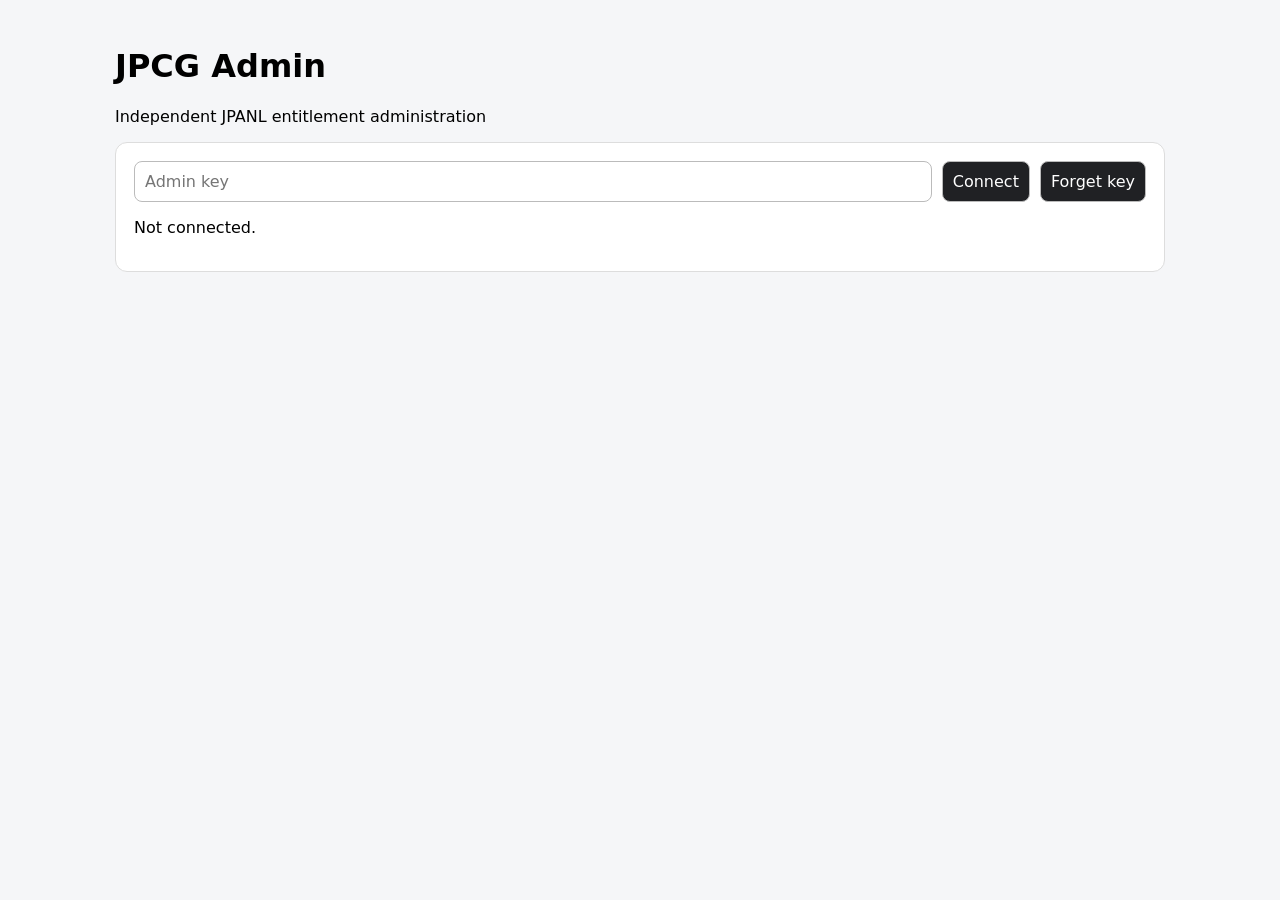
==== public/admin_panel.html @ bec141ca "Add files via upload" ====
<!doctype html><html><head><meta charset="utf-8"><meta name="viewport" content="width=device-width,initial-scale=1"><title>JPCG Admin</title>
<style>body{font-family:system-ui;background:#f5f6f8;margin:0}.w{max-width:1050px;margin:auto;padding:26px}.c{background:white;border:1px solid #ddd;border-radius:12px;padding:18px;margin:16px 0}.r{display:flex;gap:10px;flex-wrap:wrap}input,select,button{padding:10px;border-radius:8px;border:1px solid #bbb;font:inherit}input{flex:1}button{background:#202124;color:white}table{width:100%;border-collapse:collapse}td,th{padding:8px;border-bottom:1px solid #eee;text-align:left}.hide{display:none}code{font-family:Consolas,monospace}.generated-box{margin-top:14px;padding:16px;border:1px solid #ddd;border-radius:10px;background:#f7f8fa}.generated-code{font-size:22px;font-weight:700;letter-spacing:.6px;display:inline-block;margin-right:10px}button:disabled{opacity:.55;cursor:not-allowed}</style></head>
<body><div class="w"><h1>JPCG Admin</h1><p>Independent JPANL entitlement administration</p>
<div class="c"><div class="r"><input id="key" type="password" placeholder="Admin key"><button onclick="connect()">Connect</button><button onclick="forget()">Forget key</button></div><p id="auth">Not connected.</p></div>
<div id="panel" class="hide"><div class="c"><h3>Generate JPANL code</h3><div class="r"><select id="days"><option>1</option><option>7</option><option selected>30</option><option>60</option><option>90</option><option>365</option></select><button id="generateBtn" onclick="generate()">Generate Code</button></div><p id="gen"></p></div>
<div class="c"><div class="r"><h3 style="flex:1">Codes</h3><select id="filter" onchange="render()"><option value="all">All</option><option>unused</option><option>active</option><option>expired</option></select><button onclick="refresh()">Refresh</button></div><p id="sum"></p>
<table><thead><tr><th>Code</th><th>Days</th><th>Created</th><th>Redeemed</th><th>Expiry</th><th>State</th><th>Account hash</th></tr></thead><tbody id="rows"></tbody></table></div></div></div>
<script>
const $=x=>document.getElementById(x); let codes=[];
$('key').value=sessionStorage.getItem('jpcg_admin_key')||'';
const headers=()=>({'X-Admin-Key':$('key').value.trim(),'Accept':'application/json'});
async function api(url,o={}){o.headers={...(o.headers||{}),...headers()};let r=await fetch(url,o),j={};try{j=await r.json()}catch(e){}if(!r.ok)throw Error('HTTP '+r.status+': '+(j.error||j.message||'request failed'));return j}
async function connect(){try{let j=await api('/admin_codes.php');sessionStorage.setItem('jpcg_admin_key',$('key').value.trim());$('auth').textContent='Connected.';$('panel').classList.remove('hide');codes=j.codes||[];render()}catch(e){$('auth').textContent=e.message}}
function forget(){sessionStorage.removeItem('jpcg_admin_key');$('key').value='';$('panel').classList.add('hide');$('auth').textContent='Key forgotten.'}
async function refresh(){try{let j=await api('/admin_codes.php');codes=j.codes||[];render()}catch(e){$('sum').textContent=e.message}}
function f(v){return v?new Date(Number(v)*1000).toLocaleString():'—'} function e(s){return String(s||'').replace(/[&<>"]/g,x=>({'&':'&amp;','<':'&lt;','>':'&gt;','"':'&quot;'}[x]))}
function render(){let q=$('filter').value,a=codes.filter(c=>q==='all'||c.state===q);let n={unused:0,active:0,expired:0};codes.forEach(c=>n[c.state]=(n[c.state]||0)+1);$('sum').textContent=`${codes.length} total • ${n.unused||0} unused • ${n.active||0} active • ${n.expired||0} expired`;$('rows').innerHTML=a.map(c=>`<tr><td><code>${e(c.code_hint)}</code></td><td>${c.vip_days}</td><td>${f(c.created_at)}</td><td>${f(c.redeemed_at)}</td><td>${f(c.vip_expiry)}</td><td>${e(c.state)}</td><td><code>${e((c.login_id_hash||'—').slice(0,16))}${c.login_id_hash?'…':''}</code></td></tr>`).join('')}
async function generate(){
  const btn=$('generateBtn');
  if(btn.disabled)return;
  btn.disabled=true;
  btn.textContent='Generating…';
  $('gen').textContent='Generating one JPANL code…';
  try{
    const d=Number($('days').value);
    const j=await api('/admin_generate.php',{
      method:'POST',
      headers:{'Content-Type':'application/json'},
      body:JSON.stringify({days:d,count:1})
    });
    const c=(Array.isArray(j.codes)&&j.codes.length)?j.codes[0]:'';
    if(!c)throw Error('Generation succeeded but no plaintext code was returned.');
    $('gen').innerHTML=`<div class="generated-box"><div>New ${j.days||d}-day code</div><div style="margin-top:8px"><span class="generated-code"><code>${e(c)}</code></span><button id="copyNew" type="button">Copy Code</button></div><div id="copyState" style="margin-top:8px">Copy this code now. The database keeps only its hash and masked hint.</div></div>`;
    $('copyNew').onclick=async()=>{
      const copyBtn=$('copyNew');
      try{
        await navigator.clipboard.writeText(c);
        copyBtn.textContent='Copied!';
        $('copyState').textContent='Code copied to clipboard.';
        setTimeout(()=>copyBtn.textContent='Copy Code',1800);
      }catch(x){
        $('copyState').textContent='Clipboard access was blocked. Select and copy the code manually.';
      }
    };
    await refresh();
  }catch(e){
    $('gen').textContent=e.message;
  }finally{
    btn.disabled=false;
    btn.textContent='Generate Code';
  }
}
if($('key').value)connect();
</script></body></html>
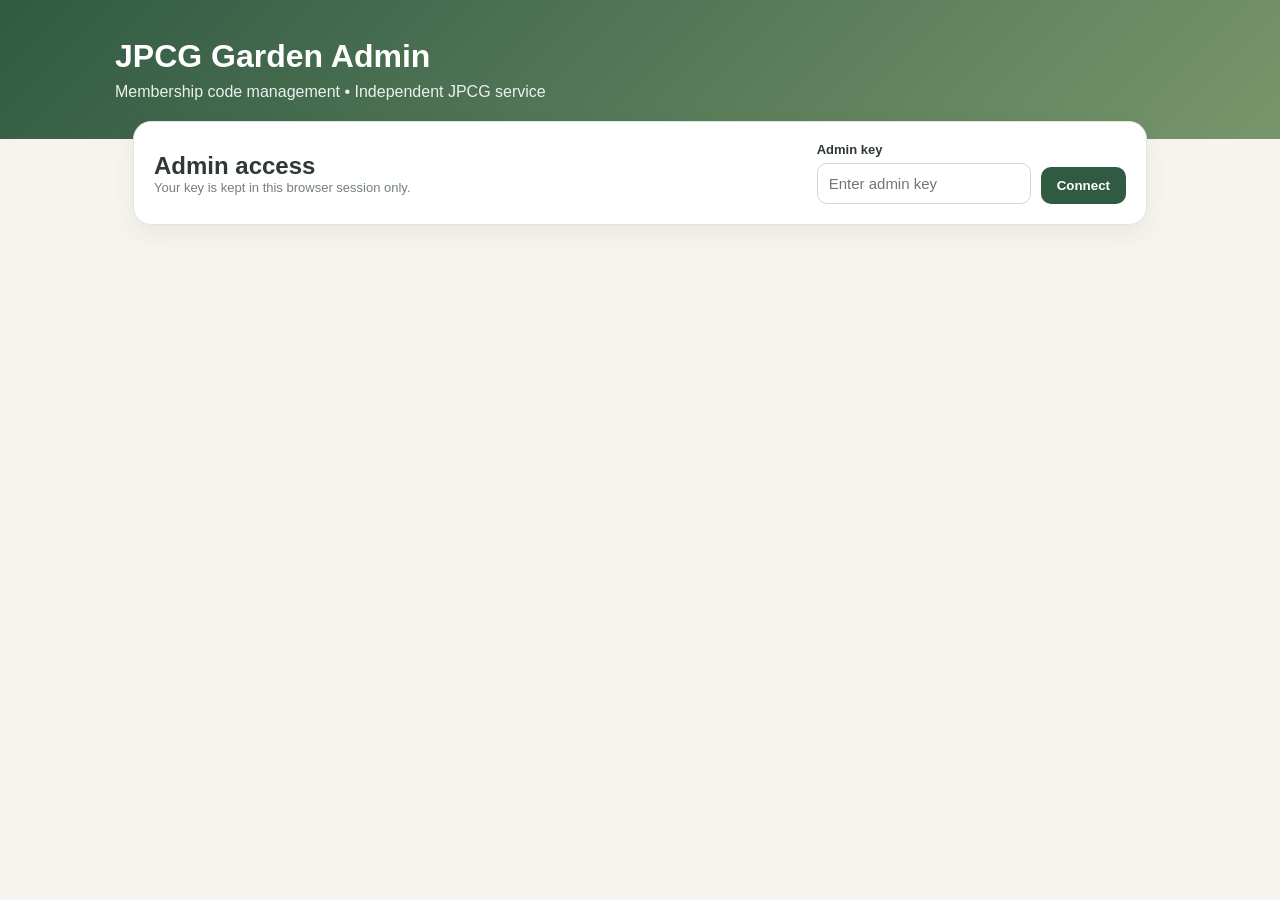
==== commit 38b5d332: "Add files via upload" ====
--- a/public/admin_panel.html
+++ b/public/admin_panel.html
@@ -1,54 +1,45 @@
-<!doctype html><html><head><meta charset="utf-8"><meta name="viewport" content="width=device-width,initial-scale=1"><title>JPCG Admin</title>
-<style>body{font-family:system-ui;background:#f5f6f8;margin:0}.w{max-width:1050px;margin:auto;padding:26px}.c{background:white;border:1px solid #ddd;border-radius:12px;padding:18px;margin:16px 0}.r{display:flex;gap:10px;flex-wrap:wrap}input,select,button{padding:10px;border-radius:8px;border:1px solid #bbb;font:inherit}input{flex:1}button{background:#202124;color:white}table{width:100%;border-collapse:collapse}td,th{padding:8px;border-bottom:1px solid #eee;text-align:left}.hide{display:none}code{font-family:Consolas,monospace}.generated-box{margin-top:14px;padding:16px;border:1px solid #ddd;border-radius:10px;background:#f7f8fa}.generated-code{font-size:22px;font-weight:700;letter-spacing:.6px;display:inline-block;margin-right:10px}button:disabled{opacity:.55;cursor:not-allowed}</style></head>
-<body><div class="w"><h1>JPCG Admin</h1><p>Independent JPANL entitlement administration</p>
-<div class="c"><div class="r"><input id="key" type="password" placeholder="Admin key"><button onclick="connect()">Connect</button><button onclick="forget()">Forget key</button></div><p id="auth">Not connected.</p></div>
-<div id="panel" class="hide"><div class="c"><h3>Generate JPANL code</h3><div class="r"><select id="days"><option>1</option><option>7</option><option selected>30</option><option>60</option><option>90</option><option>365</option></select><button id="generateBtn" onclick="generate()">Generate Code</button></div><p id="gen"></p></div>
-<div class="c"><div class="r"><h3 style="flex:1">Codes</h3><select id="filter" onchange="render()"><option value="all">All</option><option>unused</option><option>active</option><option>expired</option></select><button onclick="refresh()">Refresh</button></div><p id="sum"></p>
-<table><thead><tr><th>Code</th><th>Days</th><th>Created</th><th>Redeemed</th><th>Expiry</th><th>State</th><th>Account hash</th></tr></thead><tbody id="rows"></tbody></table></div></div></div>
+<!doctype html>
+<html lang="en"><head><meta charset="utf-8"><meta name="viewport" content="width=device-width,initial-scale=1">
+<title>JPCG Garden Admin</title>
+<style>
+*{box-sizing:border-box}body{margin:0;font-family:Arial,sans-serif;background:#f7f4ef;color:#303a32}
+.hero{background:linear-gradient(135deg,#315a43,#78966b);color:white;padding:38px 20px}
+.wrap{max-width:1050px;margin:auto}.hero h1{margin:0;font-size:32px}.hero p{margin:8px 0 0;opacity:.9}
+main{max-width:1050px;margin:-18px auto 40px;padding:0 18px}.card{background:#fff;border:1px solid #dfe6dd;border-radius:18px;padding:20px;margin-bottom:16px;box-shadow:0 8px 24px #26382b12}
+.grid{display:grid;grid-template-columns:repeat(auto-fit,minmax(190px,1fr));gap:12px}.stat{background:#f2f7f1;border-radius:14px;padding:16px}.stat b{font-size:26px;display:block;color:#315a43}
+label{font-weight:700;font-size:13px}input,select{padding:11px;border:1px solid #cdd8cf;border-radius:10px;font-size:15px}button{padding:11px 16px;border:0;border-radius:10px;background:#315a43;color:#fff;font-weight:700;cursor:pointer}button:disabled{opacity:.55}
+.row{display:flex;gap:10px;align-items:end;flex-wrap:wrap}.field{display:flex;flex-direction:column;gap:6px}
+.generated{margin-top:15px;background:#edf6ed;border:1px solid #c7dac8;padding:17px;border-radius:14px}.code{font-family:Consolas,monospace;font-size:22px;font-weight:700;letter-spacing:.5px}
+table{width:100%;border-collapse:collapse;font-size:14px}th,td{text-align:left;padding:11px 8px;border-bottom:1px solid #edf0ec}th{color:#68766b}.badge{padding:5px 9px;border-radius:99px;font-size:12px;font-weight:bold}.active{background:#e1f3e5;color:#28633a}.unused{background:#fff1ce;color:#765a12}.expired{background:#eee;color:#666}
+.muted{color:#748078;font-size:13px}.error{color:#a22}.toolbar{display:flex;justify-content:space-between;gap:12px;align-items:center;flex-wrap:wrap}
+@media(max-width:650px){.hero{padding-top:28px}.code{font-size:17px}table{font-size:12px}.hide-sm{display:none}}
+</style></head><body>
+<header class="hero"><div class="wrap"><h1>JPCG Garden Admin</h1><p>Membership code management • Independent JPCG service</p></div></header>
+<main>
+<section class="card"><div class="toolbar"><div><h2 style="margin:0">Admin access</h2><div class="muted">Your key is kept in this browser session only.</div></div>
+<div class="row"><div class="field"><label>Admin key</label><input id="key" type="password" placeholder="Enter admin key"></div><button id="connect">Connect</button></div></div><div id="accessMsg" class="muted"></div></section>
+
+<section id="dash" style="display:none">
+<div class="grid" style="margin-bottom:16px">
+<div class="stat"><span>Total codes</span><b id="total">0</b></div><div class="stat"><span>Unused</span><b id="unused">0</b></div>
+<div class="stat"><span>Active</span><b id="active">0</b></div><div class="stat"><span>Expired</span><b id="expired">0</b></div></div>
+
+<section class="card"><h2 style="margin-top:0">Generate JPANL code</h2><p class="muted">Generate one membership code at a time. Copy the full code immediately; stored records remain masked.</p>
+<div class="row"><div class="field"><label>Validity</label><select id="days"><option value="15">15 days</option><option value="30" selected>30 days</option><option value="90">90 days</option><option value="365">365 days</option></select></div>
+<button id="generate">Generate Code</button></div><div id="generated"></div></section>
+
+<section class="card"><div class="toolbar"><div><h2 style="margin:0">Membership codes</h2><div class="muted">Up to the latest 200 records.</div></div><button id="refresh">Refresh</button></div>
+<div style="overflow:auto;margin-top:12px"><table><thead><tr><th>Code</th><th>Days</th><th>Created</th><th>Redeemed</th><th>Expiry</th><th>State</th><th class="hide-sm">Account hash</th></tr></thead><tbody id="rows"></tbody></table></div></section>
+</section></main>
 <script>
-const $=x=>document.getElementById(x); let codes=[];
+const BASE='https://jpcg.onrender.com', $=id=>document.getElementById(id);
+const esc=s=>String(s??'').replace(/[&<>"']/g,c=>({'&':'&amp;','<':'&lt;','>':'&gt;','"':'&quot;',"'":'&#39;'}[c]));
+const dt=x=>x?new Date(Number(x)*1000).toLocaleString():'—';
 $('key').value=sessionStorage.getItem('jpcg_admin_key')||'';
-const headers=()=>({'X-Admin-Key':$('key').value.trim(),'Accept':'application/json'});
-async function api(url,o={}){o.headers={...(o.headers||{}),...headers()};let r=await fetch(url,o),j={};try{j=await r.json()}catch(e){}if(!r.ok)throw Error('HTTP '+r.status+': '+(j.error||j.message||'request failed'));return j}
-async function connect(){try{let j=await api('/admin_codes.php');sessionStorage.setItem('jpcg_admin_key',$('key').value.trim());$('auth').textContent='Connected.';$('panel').classList.remove('hide');codes=j.codes||[];render()}catch(e){$('auth').textContent=e.message}}
-function forget(){sessionStorage.removeItem('jpcg_admin_key');$('key').value='';$('panel').classList.add('hide');$('auth').textContent='Key forgotten.'}
-async function refresh(){try{let j=await api('/admin_codes.php');codes=j.codes||[];render()}catch(e){$('sum').textContent=e.message}}
-function f(v){return v?new Date(Number(v)*1000).toLocaleString():'—'} function e(s){return String(s||'').replace(/[&<>"]/g,x=>({'&':'&amp;','<':'&lt;','>':'&gt;','"':'&quot;'}[x]))}
-function render(){let q=$('filter').value,a=codes.filter(c=>q==='all'||c.state===q);let n={unused:0,active:0,expired:0};codes.forEach(c=>n[c.state]=(n[c.state]||0)+1);$('sum').textContent=`${codes.length} total • ${n.unused||0} unused • ${n.active||0} active • ${n.expired||0} expired`;$('rows').innerHTML=a.map(c=>`<tr><td><code>${e(c.code_hint)}</code></td><td>${c.vip_days}</td><td>${f(c.created_at)}</td><td>${f(c.redeemed_at)}</td><td>${f(c.vip_expiry)}</td><td>${e(c.state)}</td><td><code>${e((c.login_id_hash||'—').slice(0,16))}${c.login_id_hash?'…':''}</code></td></tr>`).join('')}
-async function generate(){
-  const btn=$('generateBtn');
-  if(btn.disabled)return;
-  btn.disabled=true;
-  btn.textContent='Generating…';
-  $('gen').textContent='Generating one JPANL code…';
-  try{
-    const d=Number($('days').value);
-    const j=await api('/admin_generate.php',{
-      method:'POST',
-      headers:{'Content-Type':'application/json'},
-      body:JSON.stringify({days:d,count:1})
-    });
-    const c=(Array.isArray(j.codes)&&j.codes.length)?j.codes[0]:'';
-    if(!c)throw Error('Generation succeeded but no plaintext code was returned.');
-    $('gen').innerHTML=`<div class="generated-box"><div>New ${j.days||d}-day code</div><div style="margin-top:8px"><span class="generated-code"><code>${e(c)}</code></span><button id="copyNew" type="button">Copy Code</button></div><div id="copyState" style="margin-top:8px">Copy this code now. The database keeps only its hash and masked hint.</div></div>`;
-    $('copyNew').onclick=async()=>{
-      const copyBtn=$('copyNew');
-      try{
-        await navigator.clipboard.writeText(c);
-        copyBtn.textContent='Copied!';
-        $('copyState').textContent='Code copied to clipboard.';
-        setTimeout(()=>copyBtn.textContent='Copy Code',1800);
-      }catch(x){
-        $('copyState').textContent='Clipboard access was blocked. Select and copy the code manually.';
-      }
-    };
-    await refresh();
-  }catch(e){
-    $('gen').textContent=e.message;
-  }finally{
-    btn.disabled=false;
-    btn.textContent='Generate Code';
-  }
-}
-if($('key').value)connect();
+async function api(path,opt={}){let k=$('key').value.trim();let h=Object.assign({'X-Admin-Key':k},opt.headers||{});let r=await fetch(BASE+path,Object.assign({},opt,{headers:h}));let j=await r.json().catch(()=>({}));if(!r.ok)throw Error('HTTP '+r.status+': '+(j.error||j.message||'request failed'));return j}
+async function load(){try{let j=await api('/admin_codes.php');sessionStorage.setItem('jpcg_admin_key',$('key').value.trim());$('dash').style.display='block';$('accessMsg').textContent='Connected.';render(j.codes||[])}catch(e){$('dash').style.display='none';$('accessMsg').innerHTML='<span class="error">'+esc(e.message)+'</span>'}}
+function render(a){let c={unused:0,active:0,expired:0};a.forEach(x=>c[x.state]=(c[x.state]||0)+1);$('total').textContent=a.length;$('unused').textContent=c.unused||0;$('active').textContent=c.active||0;$('expired').textContent=c.expired||0;
+$('rows').innerHTML=a.map(x=>`<tr><td><code>${esc(x.code_hint)}</code></td><td>${esc(x.vip_days)}</td><td>${dt(x.created_at)}</td><td>${dt(x.redeemed_at)}</td><td>${dt(x.vip_expiry)}</td><td><span class="badge ${esc(x.state)}">${esc(x.state)}</span></td><td class="hide-sm"><code>${esc((x.login_id_hash||'—').slice(0,14))}${x.login_id_hash?'…':''}</code></td></tr>`).join('')||'<tr><td colspan="7">No codes yet.</td></tr>'}
+async function gen(){let b=$('generate');if(b.disabled)return;b.disabled=true;b.textContent='Generating…';$('generated').textContent='';try{let d=Number($('days').value);let j=await api('/admin_generate.php',{method:'POST',headers:{'Content-Type':'application/json'},body:JSON.stringify({days:d,count:1})});let c=j.codes&&j.codes[0];if(!c)throw Error('No plaintext code returned');$('generated').innerHTML=`<div class="generated"><div class="muted">New ${esc(j.days||d)}-day code</div><div style="display:flex;gap:12px;align-items:center;flex-wrap:wrap;margin-top:7px"><span class="code">${esc(c)}</span><button id="copy">Copy Code</button></div><div id="copyMsg" class="muted" style="margin-top:8px">Copy it now. The persistent database record is masked.</div></div>`;$('copy').onclick=async()=>{try{await navigator.clipboard.writeText(c);$('copy').textContent='Copied!';$('copyMsg').textContent='Code copied to clipboard.'}catch(e){$('copyMsg').textContent='Clipboard blocked; copy the code manually.'}};await load()}catch(e){$('generated').innerHTML='<div class="error">'+esc(e.message)+'</div>'}finally{b.disabled=false;b.textContent='Generate Code'}}
+$('connect').onclick=load;$('refresh').onclick=load;$('generate').onclick=gen;if($('key').value)load();
 </script></body></html>
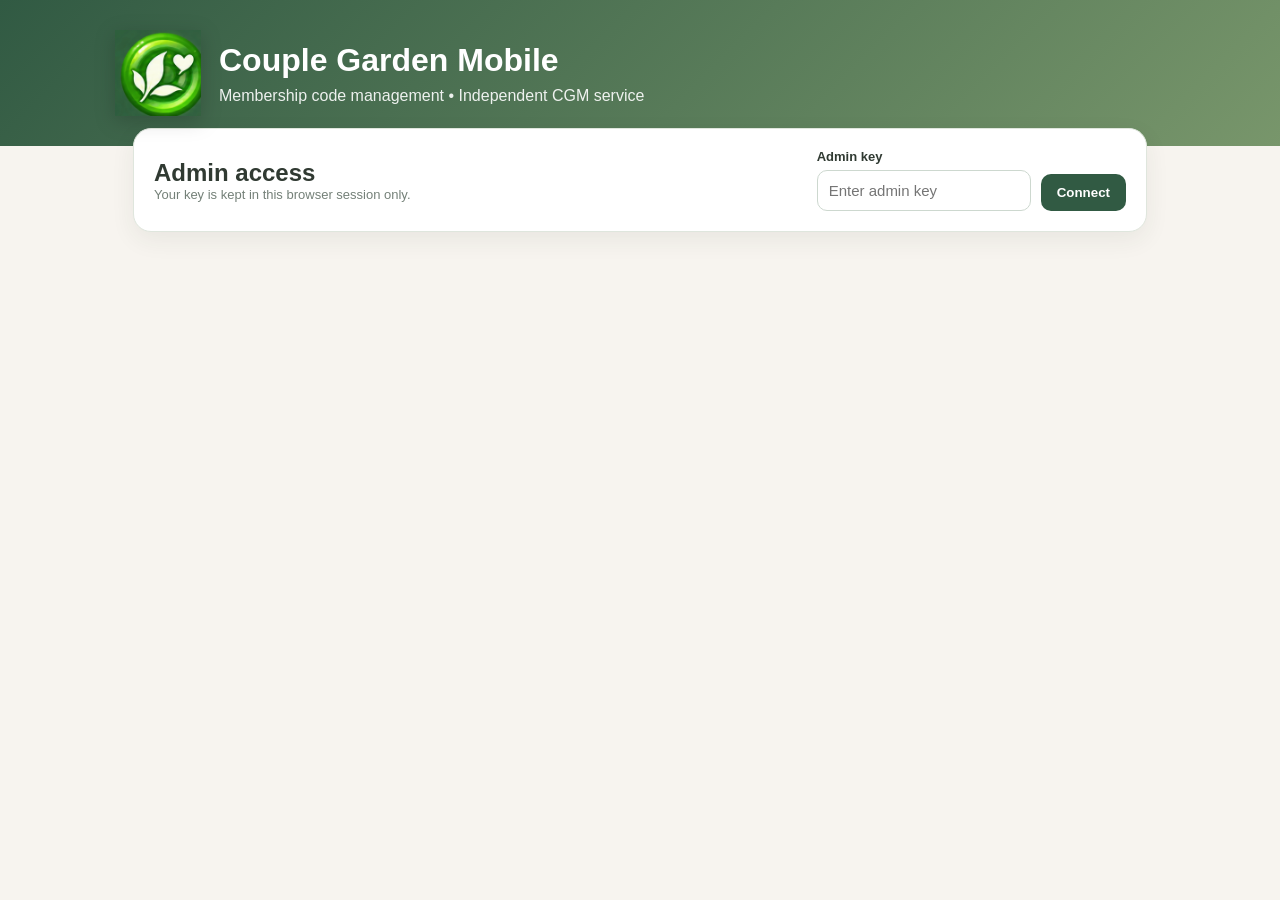
==== commit e76edba4: "Add files via upload" ====
--- a/public/admin_panel.html
+++ b/public/admin_panel.html
@@ -1,9 +1,9 @@
 <!doctype html>
 <html lang="en"><head><meta charset="utf-8"><meta name="viewport" content="width=device-width,initial-scale=1">
-<title>JPCG Garden Admin</title>
+<title>Couple Garden Mobile</title><link rel="icon" type="image/png" href="assets/favicon.png">
 <style>
 *{box-sizing:border-box}body{margin:0;font-family:Arial,sans-serif;background:#f7f4ef;color:#303a32}
-.hero{background:linear-gradient(135deg,#315a43,#78966b);color:white;padding:38px 20px}
+.hero{background:linear-gradient(135deg,#315a43,#78966b);color:white;padding:30px 20px}.brand{display:flex;align-items:center;gap:18px}.brand-logo{width:86px;height:86px;object-fit:contain;filter:drop-shadow(0 5px 10px rgba(0,0,0,.18))}.brand-copy{min-width:0}
 .wrap{max-width:1050px;margin:auto}.hero h1{margin:0;font-size:32px}.hero p{margin:8px 0 0;opacity:.9}
 main{max-width:1050px;margin:-18px auto 40px;padding:0 18px}.card{background:#fff;border:1px solid #dfe6dd;border-radius:18px;padding:20px;margin-bottom:16px;box-shadow:0 8px 24px #26382b12}
 .grid{display:grid;grid-template-columns:repeat(auto-fit,minmax(190px,1fr));gap:12px}.stat{background:#f2f7f1;border-radius:14px;padding:16px}.stat b{font-size:26px;display:block;color:#315a43}
@@ -12,9 +12,9 @@
 .generated{margin-top:15px;background:#edf6ed;border:1px solid #c7dac8;padding:17px;border-radius:14px}.code{font-family:Consolas,monospace;font-size:22px;font-weight:700;letter-spacing:.5px}
 table{width:100%;border-collapse:collapse;font-size:14px}th,td{text-align:left;padding:11px 8px;border-bottom:1px solid #edf0ec}th{color:#68766b}.badge{padding:5px 9px;border-radius:99px;font-size:12px;font-weight:bold}.active{background:#e1f3e5;color:#28633a}.unused{background:#fff1ce;color:#765a12}.expired{background:#eee;color:#666}
 .muted{color:#748078;font-size:13px}.error{color:#a22}.toolbar{display:flex;justify-content:space-between;gap:12px;align-items:center;flex-wrap:wrap}
-@media(max-width:650px){.hero{padding-top:28px}.code{font-size:17px}table{font-size:12px}.hide-sm{display:none}}
+@media(max-width:650px){.hero{padding-top:24px}.brand-logo{width:66px;height:66px}.hero h1{font-size:26px}.code{font-size:17px}table{font-size:12px}.hide-sm{display:none}}
 </style></head><body>
-<header class="hero"><div class="wrap"><h1>JPCG Garden Admin</h1><p>Membership code management • Independent JPCG service</p></div></header>
+<header class="hero"><div class="wrap"><div class="brand"><img class="brand-logo" src="assets/cgm-logo.png" alt="Couple Garden Mobile logo"><div class="brand-copy"><h1>Couple Garden Mobile</h1><p>Membership code management • Independent CGM service</p></div></div></div></header>
 <main>
 <section class="card"><div class="toolbar"><div><h2 style="margin:0">Admin access</h2><div class="muted">Your key is kept in this browser session only.</div></div>
 <div class="row"><div class="field"><label>Admin key</label><input id="key" type="password" placeholder="Enter admin key"></div><button id="connect">Connect</button></div></div><div id="accessMsg" class="muted"></div></section>
@@ -24,7 +24,7 @@
 <div class="stat"><span>Total codes</span><b id="total">0</b></div><div class="stat"><span>Unused</span><b id="unused">0</b></div>
 <div class="stat"><span>Active</span><b id="active">0</b></div><div class="stat"><span>Expired</span><b id="expired">0</b></div></div>
 
-<section class="card"><h2 style="margin-top:0">Generate JPANL code</h2><p class="muted">Generate one membership code at a time. Copy the full code immediately; stored records remain masked.</p>
+<section class="card"><h2 style="margin-top:0">Generate CGMANG code</h2><p class="muted">Generate one membership code at a time. Copy the full code immediately; stored records remain masked.</p>
 <div class="row"><div class="field"><label>Validity</label><select id="days"><option value="15">15 days</option><option value="30" selected>30 days</option><option value="90">90 days</option><option value="365">365 days</option></select></div>
 <button id="generate">Generate Code</button></div><div id="generated"></div></section>
 
@@ -40,6 +40,6 @@
 async function load(){try{let j=await api('/admin_codes.php');sessionStorage.setItem('jpcg_admin_key',$('key').value.trim());$('dash').style.display='block';$('accessMsg').textContent='Connected.';render(j.codes||[])}catch(e){$('dash').style.display='none';$('accessMsg').innerHTML='<span class="error">'+esc(e.message)+'</span>'}}
 function render(a){let c={unused:0,active:0,expired:0};a.forEach(x=>c[x.state]=(c[x.state]||0)+1);$('total').textContent=a.length;$('unused').textContent=c.unused||0;$('active').textContent=c.active||0;$('expired').textContent=c.expired||0;
 $('rows').innerHTML=a.map(x=>`<tr><td><code>${esc(x.code_hint)}</code></td><td>${esc(x.vip_days)}</td><td>${dt(x.created_at)}</td><td>${dt(x.redeemed_at)}</td><td>${dt(x.vip_expiry)}</td><td><span class="badge ${esc(x.state)}">${esc(x.state)}</span></td><td class="hide-sm"><code>${esc((x.login_id_hash||'—').slice(0,14))}${x.login_id_hash?'…':''}</code></td></tr>`).join('')||'<tr><td colspan="7">No codes yet.</td></tr>'}
-async function gen(){let b=$('generate');if(b.disabled)return;b.disabled=true;b.textContent='Generating…';$('generated').textContent='';try{let d=Number($('days').value);let j=await api('/admin_generate.php',{method:'POST',headers:{'Content-Type':'application/json'},body:JSON.stringify({days:d,count:1})});let c=j.codes&&j.codes[0];if(!c)throw Error('No plaintext code returned');$('generated').innerHTML=`<div class="generated"><div class="muted">New ${esc(j.days||d)}-day code</div><div style="display:flex;gap:12px;align-items:center;flex-wrap:wrap;margin-top:7px"><span class="code">${esc(c)}</span><button id="copy">Copy Code</button></div><div id="copyMsg" class="muted" style="margin-top:8px">Copy it now. The persistent database record is masked.</div></div>`;$('copy').onclick=async()=>{try{await navigator.clipboard.writeText(c);$('copy').textContent='Copied!';$('copyMsg').textContent='Code copied to clipboard.'}catch(e){$('copyMsg').textContent='Clipboard blocked; copy the code manually.'}};await load()}catch(e){$('generated').innerHTML='<div class="error">'+esc(e.message)+'</div>'}finally{b.disabled=false;b.textContent='Generate Code'}}
+async function gen(){let b=$('generate');if(b.disabled)return;b.disabled=true;b.textContent='Generating…';$('generated').textContent='';try{let d=Number($('days').value);let j=await api('/admin_generate.php',{method:'POST',headers:{'Content-Type':'application/json'},body:JSON.stringify({days:d,count:1})});let c=j.codes&&j.codes[0];if(!c)throw Error('No plaintext code returned');$('generated').innerHTML=`<div class="generated"><div class="muted">New ${esc(j.days||d)}-day CGMANG code</div><div style="display:flex;gap:12px;align-items:center;flex-wrap:wrap;margin-top:7px"><span class="code">${esc(c)}</span><button id="copy">Copy Code</button></div><div id="copyMsg" class="muted" style="margin-top:8px">Copy it now. The persistent database record is masked.</div></div>`;$('copy').onclick=async()=>{try{await navigator.clipboard.writeText(c);$('copy').textContent='Copied!';$('copyMsg').textContent='Code copied to clipboard.'}catch(e){$('copyMsg').textContent='Clipboard blocked; copy the code manually.'}};await load()}catch(e){$('generated').innerHTML='<div class="error">'+esc(e.message)+'</div>'}finally{b.disabled=false;b.textContent='Generate Code'}}
 $('connect').onclick=load;$('refresh').onclick=load;$('generate').onclick=gen;if($('key').value)load();
 </script></body></html>
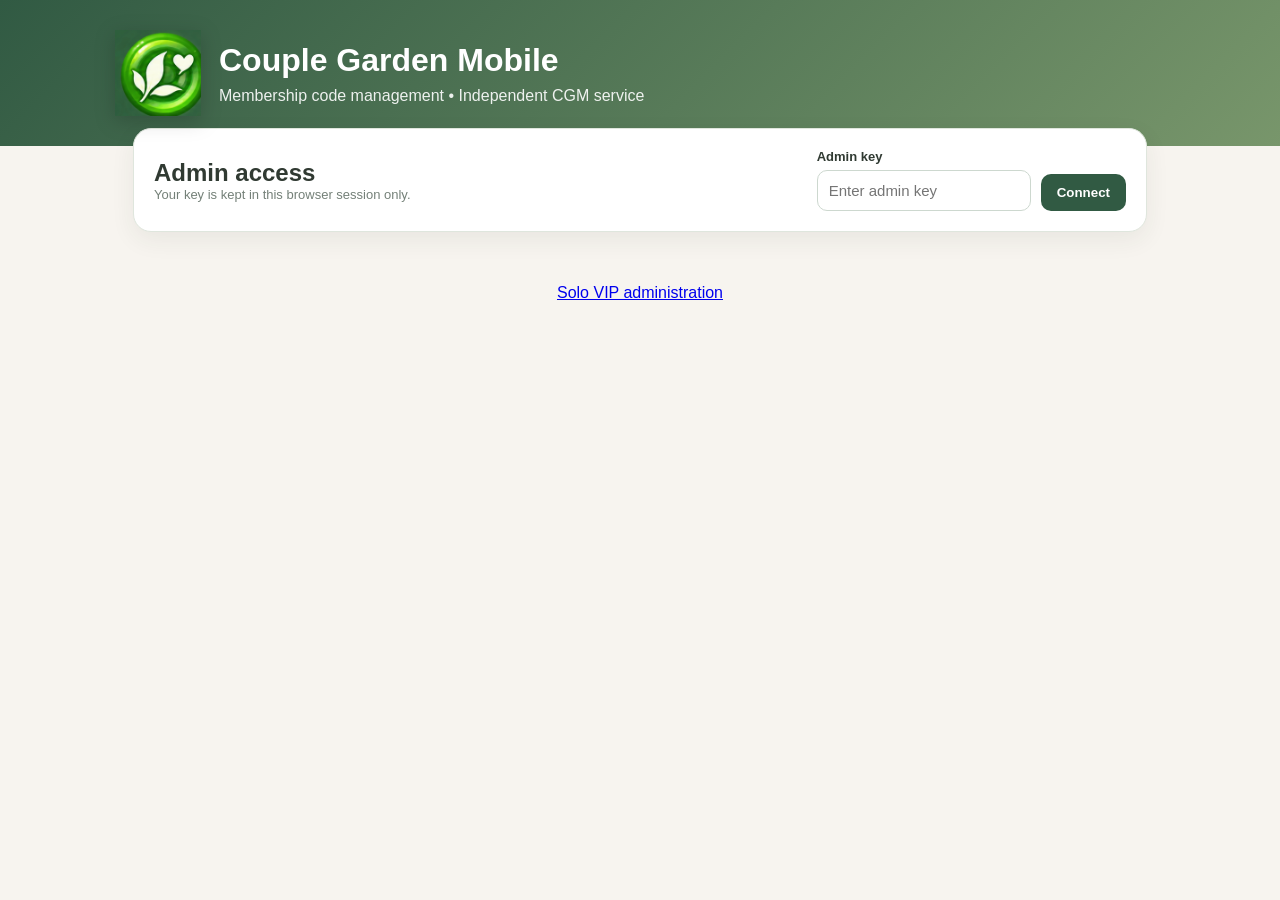
==== commit cc61dbd1: "Add disabled-by-default Solo VIP membership staging service" ====
--- a/public/admin_panel.html
+++ b/public/admin_panel.html
@@ -24,22 +24,63 @@
 <div class="stat"><span>Total codes</span><b id="total">0</b></div><div class="stat"><span>Unused</span><b id="unused">0</b></div>
 <div class="stat"><span>Active</span><b id="active">0</b></div><div class="stat"><span>Expired</span><b id="expired">0</b></div></div>
 
-<section class="card"><h2 style="margin-top:0">Generate CGMANG code</h2><p class="muted">Generate one membership code at a time. Copy the full code immediately; stored records remain masked.</p>
+<section class="card"><h2 style="margin-top:0">Generate CGMANG code</h2><p class="muted">Generate one membership code at a time. Full codes are saved for this authenticated admin panel.</p>
 <div class="row"><div class="field"><label>Validity</label><select id="days"><option value="15">15 days</option><option value="30" selected>30 days</option><option value="90">90 days</option><option value="365">365 days</option></select></div>
 <button id="generate">Generate Code</button></div><div id="generated"></div></section>
 
-<section class="card"><div class="toolbar"><div><h2 style="margin:0">Membership codes</h2><div class="muted">Up to the latest 200 records.</div></div><button id="refresh">Refresh</button></div>
-<div style="overflow:auto;margin-top:12px"><table><thead><tr><th>Code</th><th>Days</th><th>Created</th><th>Redeemed</th><th>Expiry</th><th>State</th><th class="hide-sm">Account hash</th></tr></thead><tbody id="rows"></tbody></table></div></section>
+<section class="card"><div class="toolbar"><div><h2 style="margin:0">Membership codes</h2><div class="muted">Up to the latest 200 records. Older codes show a masked hint until a successful redemption captures the full code.</div></div><button id="refresh">Refresh</button></div>
+<div class="field" style="margin-top:12px"><label for="search">Find account or code</label><input id="search" type="search" placeholder="Enter login email or membership code"></div>
+<div id="editMsg" class="muted" aria-live="polite" style="margin-top:8px"></div>
+<div id="matchCount" class="muted" aria-live="polite" style="margin-top:8px"></div>
+<div style="overflow:auto;margin-top:12px"><table><thead><tr><th>Code</th><th>Days</th><th>Created</th><th>Redeemed</th><th>Expiry</th><th>State</th><th>Login email / ID</th><th>Action</th></tr></thead><tbody id="rows"></tbody></table></div></section>
 </section></main>
 <script>
 const BASE='https://jpcg.onrender.com', $=id=>document.getElementById(id);
 const esc=s=>String(s??'').replace(/[&<>"']/g,c=>({'&':'&amp;','<':'&lt;','>':'&gt;','"':'&quot;',"'":'&#39;'}[c]));
 const dt=x=>x?new Date(Number(x)*1000).toLocaleString():'—';
+// Presentation only: preserve the exact stored login_id for API calls.
+function splitLoginId(value){
+    const login=String(value||'');
+    if(login.startsWith('INPP.'))return {prefix:'INPP.',email:login.slice(5)};
+    const colon=login.lastIndexOf(':');
+    return colon<0?{prefix:'',email:login}:{prefix:login.slice(0,colon+1),email:login.slice(colon+1)};
+}
+const displayLoginId=value=>value?splitLoginId(value).email:'—';
 $('key').value=sessionStorage.getItem('jpcg_admin_key')||'';
 async function api(path,opt={}){let k=$('key').value.trim();let h=Object.assign({'X-Admin-Key':k},opt.headers||{});let r=await fetch(BASE+path,Object.assign({},opt,{headers:h}));let j=await r.json().catch(()=>({}));if(!r.ok)throw Error('HTTP '+r.status+': '+(j.error||j.message||'request failed'));return j}
 async function load(){try{let j=await api('/admin_codes.php');sessionStorage.setItem('jpcg_admin_key',$('key').value.trim());$('dash').style.display='block';$('accessMsg').textContent='Connected.';render(j.codes||[])}catch(e){$('dash').style.display='none';$('accessMsg').innerHTML='<span class="error">'+esc(e.message)+'</span>'}}
-function render(a){let c={unused:0,active:0,expired:0};a.forEach(x=>c[x.state]=(c[x.state]||0)+1);$('total').textContent=a.length;$('unused').textContent=c.unused||0;$('active').textContent=c.active||0;$('expired').textContent=c.expired||0;
-$('rows').innerHTML=a.map(x=>`<tr><td><code>${esc(x.code_hint)}</code></td><td>${esc(x.vip_days)}</td><td>${dt(x.created_at)}</td><td>${dt(x.redeemed_at)}</td><td>${dt(x.vip_expiry)}</td><td><span class="badge ${esc(x.state)}">${esc(x.state)}</span></td><td class="hide-sm"><code>${esc((x.login_id_hash||'—').slice(0,14))}${x.login_id_hash?'…':''}</code></td></tr>`).join('')||'<tr><td colspan="7">No codes yet.</td></tr>'}
-async function gen(){let b=$('generate');if(b.disabled)return;b.disabled=true;b.textContent='Generating…';$('generated').textContent='';try{let d=Number($('days').value);let j=await api('/admin_generate.php',{method:'POST',headers:{'Content-Type':'application/json'},body:JSON.stringify({days:d,count:1})});let c=j.codes&&j.codes[0];if(!c)throw Error('No plaintext code returned');$('generated').innerHTML=`<div class="generated"><div class="muted">New ${esc(j.days||d)}-day CGMANG code</div><div style="display:flex;gap:12px;align-items:center;flex-wrap:wrap;margin-top:7px"><span class="code">${esc(c)}</span><button id="copy">Copy Code</button></div><div id="copyMsg" class="muted" style="margin-top:8px">Copy it now. The persistent database record is masked.</div></div>`;$('copy').onclick=async()=>{try{await navigator.clipboard.writeText(c);$('copy').textContent='Copied!';$('copyMsg').textContent='Code copied to clipboard.'}catch(e){$('copyMsg').textContent='Clipboard blocked; copy the code manually.'}};await load()}catch(e){$('generated').innerHTML='<div class="error">'+esc(e.message)+'</div>'}finally{b.disabled=false;b.textContent='Generate Code'}}
+let records=[];
+function render(a){records=a;let c={unused:0,active:0,expired:0};a.forEach(x=>c[x.state]=(c[x.state]||0)+1);$('total').textContent=a.length;$('unused').textContent=c.unused||0;$('active').textContent=c.active||0;$('expired').textContent=c.expired||0;
+renderRows()}
+function renderRows(){const term=$('search').value.trim().toLowerCase();const a=records.filter(x=>[x.login_id,x.code_full,x.code_hint].some(v=>String(v||'').toLowerCase().includes(term)));$('matchCount').textContent=term?`${a.length} matching records out of ${records.length} loaded.`:`${records.length} records loaded.`;
+$('rows').innerHTML=a.map(x=>`<tr><td><code>${esc(x.code_full||x.code_hint)}</code>${x.code_full?'':'<div class="muted">Full code not saved</div>'}</td><td>${esc(x.vip_days)}</td><td>${dt(x.created_at)}</td><td>${dt(x.redeemed_at)}</td><td>${dt(x.vip_expiry)}</td><td><span class="badge ${esc(x.state)}">${esc(x.state)}</span></td><td>${esc(displayLoginId(x.login_id))}</td><td>${x.redeemed_at!==null&&x.login_id&&x.code_id?`<button type="button" data-edit-id="${esc(x.code_id)}">Edit email</button>`:'—'}</td></tr>`).join('')||'<tr><td colspan="8">No matching codes.</td></tr>'}
+$('search').oninput=renderRows;
+$('rows').onclick=async event=>{
+    const button=event.target.closest('button[data-edit-id]');
+    if(!button||button.disabled)return;
+    const row=records.find(x=>x.code_id===button.dataset.editId);
+    if(!row)return;
+    const oldLogin=String(row.login_id||'');
+    const {prefix,email:oldEmail}=splitLoginId(oldLogin);
+    const entered=prompt('Enter the correct email used for the original account login. The account prefix and VIP expiry will stay the same.',oldEmail);
+    if(entered===null)return;
+    const email=entered.trim();
+    if(!email||email===oldEmail)return;
+    if(!/^[^\s@:]+@[^\s@:]+\.[^\s@:]+$/.test(email)){
+        $('editMsg').textContent='Enter the email only, without the account prefix.';return;
+    }
+    if(!confirm(`Move CGM code ${row.code_full||row.code_hint} from ${oldEmail} to ${email}? The existing expiry stays unchanged. This does not change the original game account.`))return;
+    button.disabled=true;$('editMsg').textContent='Saving email…';
+    try{
+        const saved=await api('/admin_edit_email.php',{method:'POST',headers:{'Content-Type':'application/json'},body:JSON.stringify({code_id:row.code_id,expected_login_id:oldLogin,email})});
+        row.login_id=saved.login_id;renderRows();
+        $('editMsg').textContent='Email updated. VIP expiry is unchanged. Reopen CGM and log in with the correct original account.';
+    }catch(error){$('editMsg').textContent=error.message;}
+    finally{button.disabled=false;}
+};
+
+
+async function gen(){let b=$('generate');if(b.disabled)return;b.disabled=true;b.textContent='Generating…';$('generated').textContent='';try{let d=Number($('days').value);let j=await api('/admin_generate.php',{method:'POST',headers:{'Content-Type':'application/json'},body:JSON.stringify({days:d,count:1})});let c=j.codes&&j.codes[0];if(!c)throw Error('No plaintext code returned');$('generated').innerHTML=`<div class="generated"><div class="muted">New ${esc(j.days||d)}-day CGMANG code</div><div style="display:flex;gap:12px;align-items:center;flex-wrap:wrap;margin-top:7px"><span class="code">${esc(c)}</span><button id="copy">Copy Code</button></div><div id="copyMsg" class="muted" style="margin-top:8px">This code is saved and available in the admin table.</div></div>`;$('copy').onclick=async()=>{try{await navigator.clipboard.writeText(c);$('copy').textContent='Copied!';$('copyMsg').textContent='Code copied to clipboard.'}catch(e){$('copyMsg').textContent='Clipboard blocked; copy the code manually.'}};await load()}catch(e){$('generated').innerHTML='<div class="error">'+esc(e.message)+'</div>'}finally{b.disabled=false;b.textContent='Generate Code'}}
 $('connect').onclick=load;$('refresh').onclick=load;$('generate').onclick=gen;if($('key').value)load();
-</script></body></html>+</script><p style="padding:12px;text-align:center"><a href="solo_admin.html">Solo VIP administration</a></p>
+</body></html>
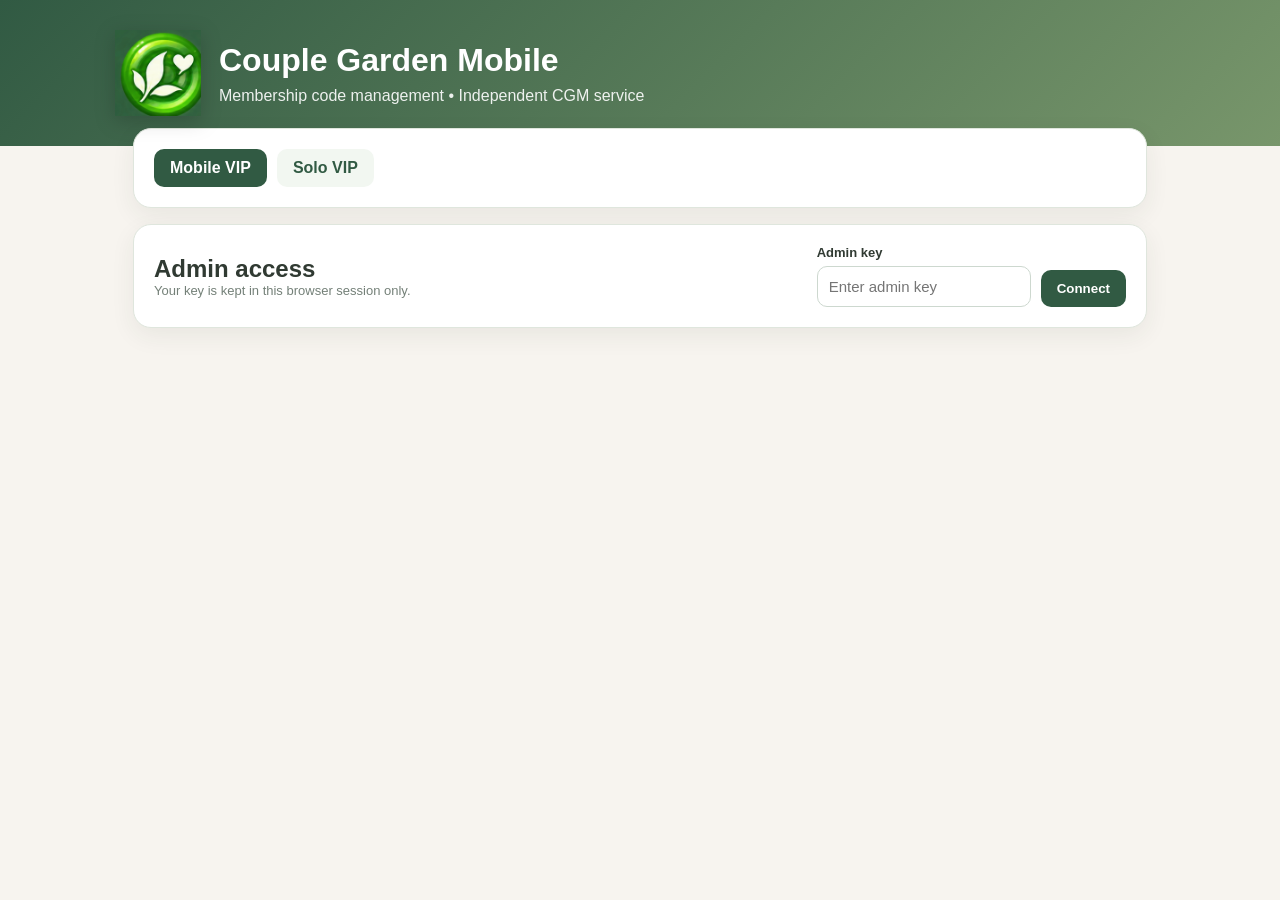
==== commit 97fdbe6b: "Match legacy first-redemption Solo VIP issuance and original admin panel design" ====
--- a/public/admin_panel.html
+++ b/public/admin_panel.html
@@ -13,9 +13,9 @@
 table{width:100%;border-collapse:collapse;font-size:14px}th,td{text-align:left;padding:11px 8px;border-bottom:1px solid #edf0ec}th{color:#68766b}.badge{padding:5px 9px;border-radius:99px;font-size:12px;font-weight:bold}.active{background:#e1f3e5;color:#28633a}.unused{background:#fff1ce;color:#765a12}.expired{background:#eee;color:#666}
 .muted{color:#748078;font-size:13px}.error{color:#a22}.toolbar{display:flex;justify-content:space-between;gap:12px;align-items:center;flex-wrap:wrap}
 @media(max-width:650px){.hero{padding-top:24px}.brand-logo{width:66px;height:66px}.hero h1{font-size:26px}.code{font-size:17px}table{font-size:12px}.hide-sm{display:none}}
-</style></head><body>
+.edition-nav{display:flex;gap:10px;align-items:center;flex-wrap:wrap}.edition-nav a{padding:10px 16px;border-radius:10px;text-decoration:none;font-weight:700;color:#315a43;background:#f2f7f1}.edition-nav a[aria-current]{background:#315a43;color:white}</style></head><body>
 <header class="hero"><div class="wrap"><div class="brand"><img class="brand-logo" src="assets/cgm-logo.png" alt="Couple Garden Mobile logo"><div class="brand-copy"><h1>Couple Garden Mobile</h1><p>Membership code management • Independent CGM service</p></div></div></div></header>
-<main>
+<main><nav class="card edition-nav" aria-label="VIP edition"><a href="admin_panel.html" aria-current="page">Mobile VIP</a><a href="solo_admin.html">Solo VIP</a></nav>
 <section class="card"><div class="toolbar"><div><h2 style="margin:0">Admin access</h2><div class="muted">Your key is kept in this browser session only.</div></div>
 <div class="row"><div class="field"><label>Admin key</label><input id="key" type="password" placeholder="Enter admin key"></div><button id="connect">Connect</button></div></div><div id="accessMsg" class="muted"></div></section>
 
@@ -82,5 +82,5 @@
 
 async function gen(){let b=$('generate');if(b.disabled)return;b.disabled=true;b.textContent='Generating…';$('generated').textContent='';try{let d=Number($('days').value);let j=await api('/admin_generate.php',{method:'POST',headers:{'Content-Type':'application/json'},body:JSON.stringify({days:d,count:1})});let c=j.codes&&j.codes[0];if(!c)throw Error('No plaintext code returned');$('generated').innerHTML=`<div class="generated"><div class="muted">New ${esc(j.days||d)}-day CGMANG code</div><div style="display:flex;gap:12px;align-items:center;flex-wrap:wrap;margin-top:7px"><span class="code">${esc(c)}</span><button id="copy">Copy Code</button></div><div id="copyMsg" class="muted" style="margin-top:8px">This code is saved and available in the admin table.</div></div>`;$('copy').onclick=async()=>{try{await navigator.clipboard.writeText(c);$('copy').textContent='Copied!';$('copyMsg').textContent='Code copied to clipboard.'}catch(e){$('copyMsg').textContent='Clipboard blocked; copy the code manually.'}};await load()}catch(e){$('generated').innerHTML='<div class="error">'+esc(e.message)+'</div>'}finally{b.disabled=false;b.textContent='Generate Code'}}
 $('connect').onclick=load;$('refresh').onclick=load;$('generate').onclick=gen;if($('key').value)load();
-</script><p style="padding:12px;text-align:center"><a href="solo_admin.html">Solo VIP administration</a></p>
+</script>
 </body></html>
